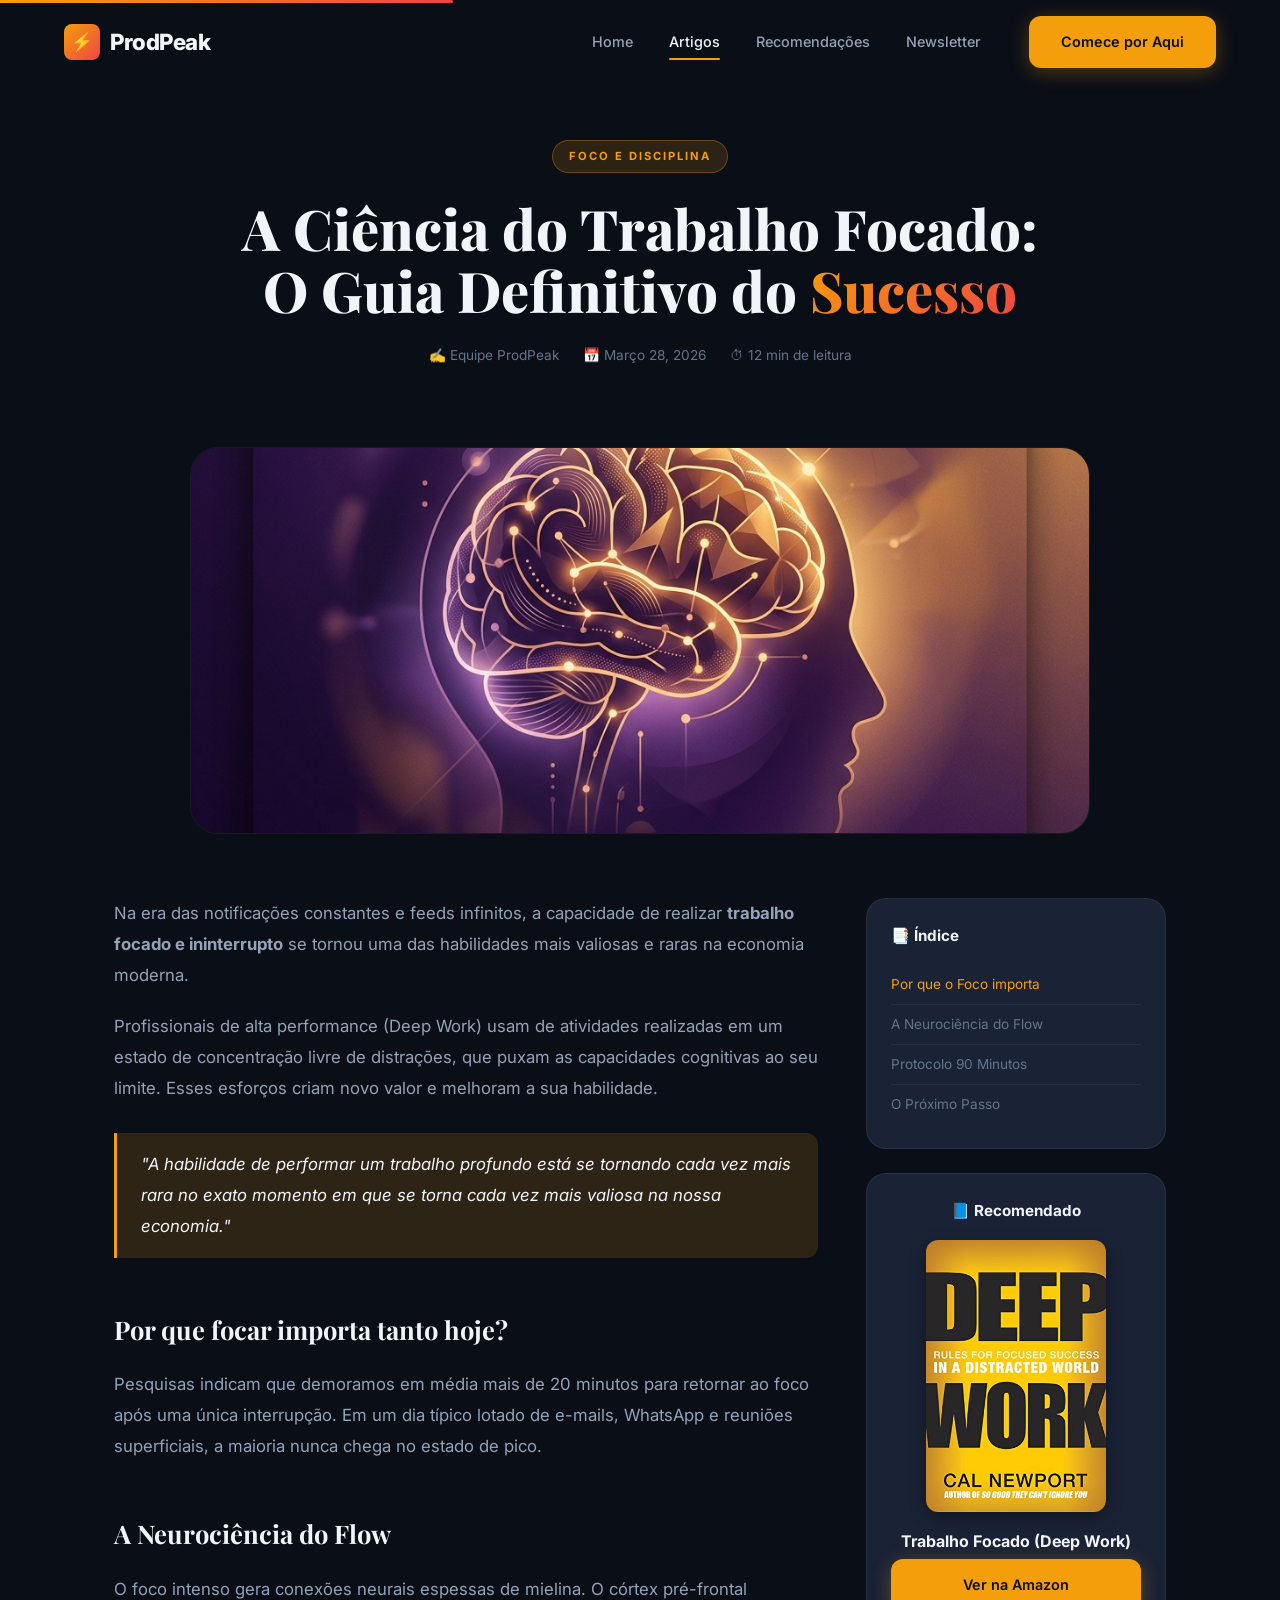
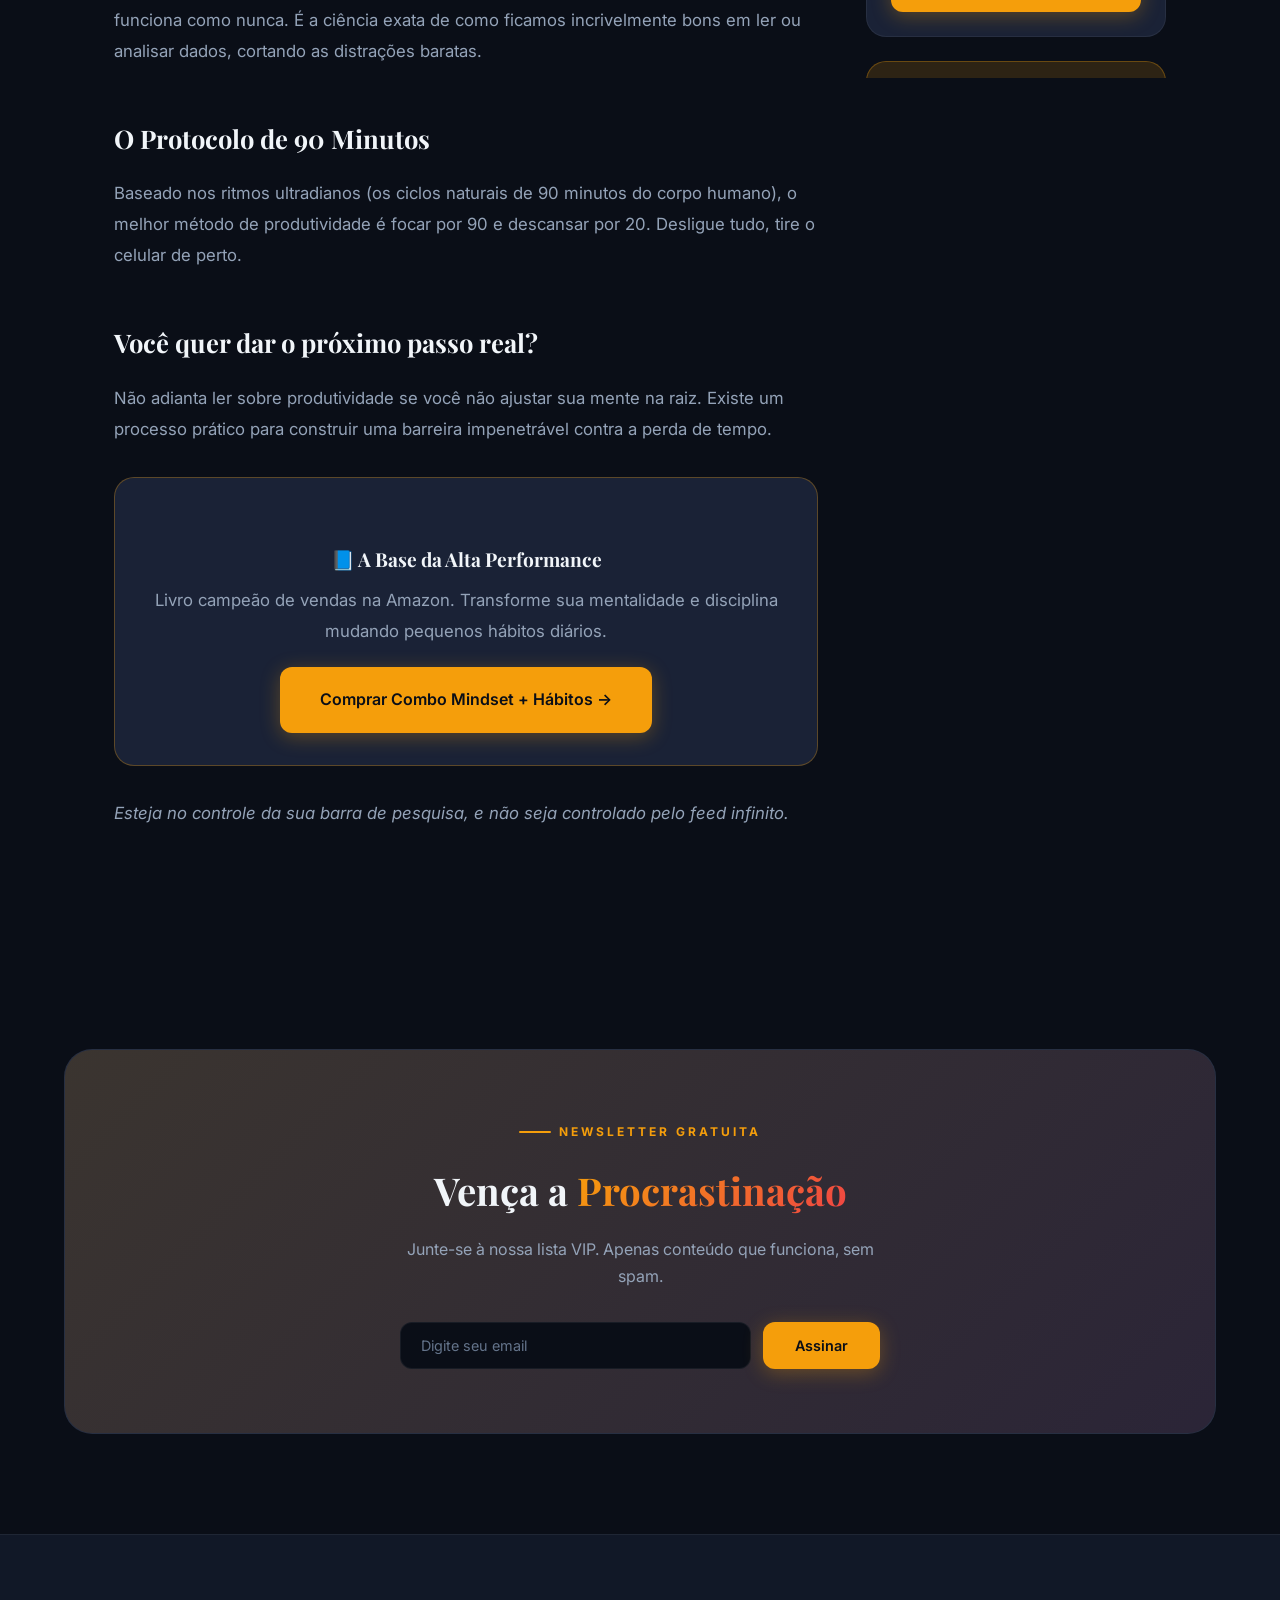
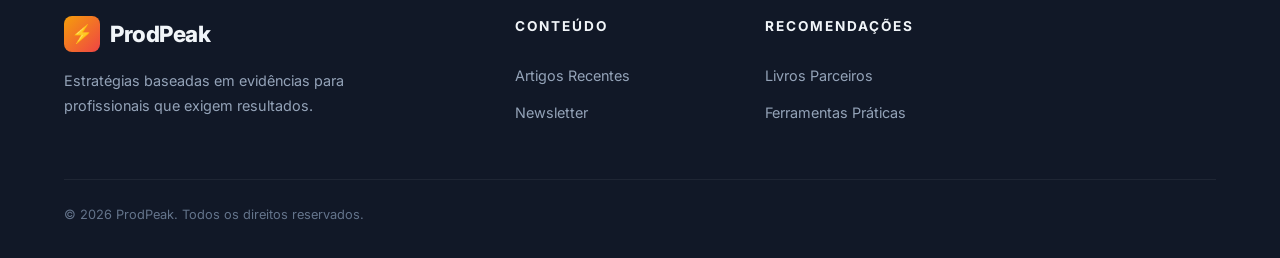
==== article.html @ 48e04e18 "Initial commit for ProdPeak PT-BR" ====
<!DOCTYPE html>
<html lang="pt-br">
<head>
  <meta charset="UTF-8">
  <meta name="viewport" content="width=device-width, initial-scale=1.0">
  <title>A Ciência do Trabalho Focado — ProdPeak</title>
  <meta name="description" content="Descubra a neurociência por trás do foco. Aprenda o framework usado por profissionais para alcançar foco absoluto e multiplicar seus resultados.">
  <link rel="canonical" href="https://prodpeak.com/articles/deep-work-guide">
  <link rel="stylesheet" href="styles.css">
</head>
<body>

  <!-- ════════ NAVBAR ════════ -->
  <nav class="navbar" id="navbar">
    <div class="container">
      <a href="index.html" class="navbar__logo" aria-label="ProdPeak Home">
        <span class="navbar__logo-icon">⚡</span>
        ProdPeak
      </a>
      <div class="navbar__links" id="navLinks">
        <a href="index.html" class="navbar__link">Home</a>
        <a href="article.html" class="navbar__link navbar__link--active">Artigos</a>
        <a href="products.html" class="navbar__link">Recomendações</a>
        <a href="index.html#newsletter" class="navbar__link">Newsletter</a>
        <a href="https://amzn.to/4moudI5" target="_blank" class="btn btn--primary navbar__cta">Comece por Aqui</a>
      </div>
      <button class="navbar__toggle" id="navToggle" aria-label="Toggle navigation">
        <span></span><span></span><span></span>
      </button>
    </div>
  </nav>

  <!-- ════════ ARTICLE HEADER ════════ -->
  <header class="article-header">
    <div class="container">
      <span class="article-header__category">Foco e Disciplina</span>
      <h1 class="article-header__title">A Ciência do Trabalho Focado: O Guia Definitivo do <span class="text-gradient">Sucesso</span></h1>
      <div class="article-header__meta">
        <span class="article-header__meta-item">✍️ Equipe ProdPeak</span>
        <span class="article-header__meta-item">📅 Março 28, 2026</span>
        <span class="article-header__meta-item">⏱ 12 min de leitura</span>
      </div>
    </div>
  </header>

  <div class="container">
    <div class="article-hero-img">
      <img src="images/article-focus.png" alt="A Ciência do Trabalho Focado">
    </div>
  </div>

  <!-- ════════ ARTICLE LAYOUT ════════ -->
  <section class="section" style="padding-top:32px;">
    <div class="article-layout">
      <!-- Main Content -->
      <article class="article-content" id="article-body">
        <p>Na era das notificações constantes e feeds infinitos, a capacidade de realizar <strong>trabalho focado e ininterrupto</strong> se tornou uma das habilidades mais valiosas e raras na economia moderna.</p>

        <p>Profissionais de alta performance (Deep Work) usam de atividades realizadas em um estado de concentração livre de distrações, que puxam as capacidades cognitivas ao seu limite. Esses esforços criam novo valor e melhoram a sua habilidade.</p>

        <blockquote>
          "A habilidade de performar um trabalho profundo está se tornando cada vez mais rara no exato momento em que se torna cada vez mais valiosa na nossa economia."
        </blockquote>

        <h2 id="section-1">Por que focar importa tanto hoje?</h2>
        <p>Pesquisas indicam que demoramos em média mais de 20 minutos para retornar ao foco após uma única interrupção. Em um dia típico lotado de e-mails, WhatsApp e reuniões superficiais, a maioria nunca chega no estado de pico.</p>

        <h2 id="section-2">A Neurociência do Flow</h2>
        <p>O foco intenso gera conexões neurais espessas de mielina. O córtex pré-frontal funciona como nunca. É a ciência exata de como ficamos incrivelmente bons em ler ou analisar dados, cortando as distrações baratas.</p>

        <h2 id="section-3">O Protocolo de 90 Minutos</h2>
        <p>Baseado nos ritmos ultradianos (os ciclos naturais de 90 minutos do corpo humano), o melhor método de produtividade é focar por 90 e descansar por 20. Desligue tudo, tire o celular de perto.</p>

        <h2 id="section-4">Você quer dar o próximo passo real?</h2>
        <p>Não adianta ler sobre produtividade se você não ajustar sua mente na raiz. Existe um processo prático para construir uma barreira impenetrável contra a perda de tempo.</p>

        <!-- INLINE CTA (AMAZON LINK) -->
        <div style="background:var(--bg-card); border:1px solid var(--border-accent); border-radius:var(--radius-lg); padding:32px; margin:32px 0; text-align:center;">
          <h3 style="font-family:var(--font-heading); margin-bottom:8px;">📘 A Base da Alta Performance</h3>
          <p style="color:var(--text-secondary); margin-bottom:20px;">Livro campeão de vendas na Amazon. Transforme sua mentalidade e disciplina mudando pequenos hábitos diários.</p>
          <a href="https://amzn.to/4moudI5" target="_blank" class="btn btn--primary btn--lg" id="cta-article-ebook">Comprar Combo Mindset + Hábitos →</a>
        </div>

        <p><em>Esteja no controle da sua barra de pesquisa, e não seja controlado pelo feed infinito.</em></p>
      </article>

      <!-- Sidebar -->
      <aside class="article-sidebar">
        <!-- Table of Contents -->
        <div class="sidebar-widget">
          <h3 class="sidebar-widget__title">📑 Índice</h3>
          <a href="#section-1" class="sidebar-toc__item sidebar-toc__item--active">Por que o Foco importa</a>
          <a href="#section-2" class="sidebar-toc__item">A Neurociência do Flow</a>
          <a href="#section-3" class="sidebar-toc__item">Protocolo 90 Minutos</a>
          <a href="#section-4" class="sidebar-toc__item">O Próximo Passo</a>
        </div>

        <!-- Related Product (AMAZON) -->
        <div class="sidebar-widget" style="text-align:center;">
          <h3 class="sidebar-widget__title">📘 Recomendado</h3>
          <a href="https://amzn.to/4v4vnMF" target="_blank">
            <img src="images/capa-focado.jpg" onerror="this.src='images/ebook-cover.png'" alt="Trabalho Focado" style="border-radius:var(--radius-md); margin-bottom:16px; max-width:180px; margin-left:auto; margin-right:auto; box-shadow: 0 5px 15px rgba(0,0,0,0.4);">
          </a>
          <p style="font-weight:700; margin-bottom:4px;">Trabalho Focado (Deep Work)</p>
          <a href="https://amzn.to/4v4vnMF" target="_blank" class="btn btn--primary" style="width:100%; justify-content:center;">Ver na Amazon</a>
        </div>

        <!-- Newsletter Widget -->
        <div class="sidebar-widget" style="background:var(--accent-glow); border-color:var(--border-accent);">
          <h3 class="sidebar-widget__title">📬 Dicas Semanais</h3>
          <p style="font-size:0.85rem; color:var(--text-secondary); margin-bottom:12px;">Receba 1 dica de produtividade direto no email toda terça.</p>
          <form id="sidebar-newsletter-form">
            <input type="email" class="newsletter__input" style="width:100%; margin-bottom:8px;" placeholder="Seu email" required id="sidebar-email">
            <button type="submit" class="btn btn--primary" style="width:100%; justify-content:center;" id="sidebar-subscribe">Inscrever Grátis</button>
          </form>
        </div>
      </aside>
    </div>
  </section>

  <!-- ════════ NEWSLETTER ════════ -->
  <section class="section" id="newsletter">
    <div class="container">
      <div class="newsletter reveal">
        <div class="newsletter__content">
          <span class="section-label" style="justify-content:center;">Newsletter Gratuita</span>
          <h2 class="newsletter__title">Vença a <span class="text-gradient">Procrastinação</span></h2>
          <p class="newsletter__text">Junte-se à nossa lista VIP. Apenas conteúdo que funciona, sem spam.</p>
          <form class="newsletter__form" id="newsletter-form">
            <input type="email" class="newsletter__input" placeholder="Digite seu email" required id="newsletter-email-main">
            <button type="submit" class="btn btn--primary" id="newsletter-submit-main">Assinar</button>
          </form>
        </div>
      </div>
    </div>
  </section>

  <!-- ════════ FOOTER ════════ -->
  <footer class="footer" id="footer">
    <div class="container">
      <div class="footer__grid">
        <div>
          <a href="index.html" class="navbar__logo">
            <span class="navbar__logo-icon">⚡</span>
            ProdPeak
          </a>
          <p class="footer__brand-desc">Estratégias baseadas em evidências para profissionais que exigem resultados.</p>
        </div>
        <div>
          <h4 class="footer__heading">Conteúdo</h4>
          <a href="article.html" class="footer__link">Artigos Recentes</a>
          <a href="index.html#newsletter" class="footer__link">Newsletter</a>
        </div>
        <div>
          <h4 class="footer__heading">Recomendações</h4>
          <a href="products.html" class="footer__link">Livros Parceiros</a>
          <a href="index.html#tools" class="footer__link">Ferramentas Práticas</a>
        </div>
      </div>
      <div class="footer__bottom">
        <span>© 2026 ProdPeak. Todos os direitos reservados.</span>
      </div>
    </div>
  </footer>

  <button class="back-to-top" id="backToTop" aria-label="Top">↑</button>
  <script src="script.js"></script>
</body>
</html>
---- styles.css ----
/* ========================================
   PRODPEAK BLOG — Design System
   ======================================== */

@import url('https://fonts.googleapis.com/css2?family=Inter:wght@300;400;500;600;700;800;900&family=Playfair+Display:wght@600;700;800&display=swap');

/* ---------- CSS Custom Properties ---------- */
:root {
  /* Colors */
  --bg-primary: #0a0e17;
  --bg-secondary: #111827;
  --bg-card: #1a2236;
  --bg-card-hover: #1f2a42;
  --bg-glass: rgba(26, 34, 54, 0.7);
  --bg-glass-light: rgba(255, 255, 255, 0.03);

  --accent-primary: #f59e0b;
  --accent-secondary: #d97706;
  --accent-glow: rgba(245, 158, 11, 0.15);
  --accent-gradient: linear-gradient(135deg, #f59e0b, #ef4444);
  --accent-gradient-soft: linear-gradient(135deg, rgba(245,158,11,0.15), rgba(239,68,68,0.08));

  --text-primary: #f1f5f9;
  --text-secondary: #94a3b8;
  --text-muted: #64748b;
  --text-accent: #fbbf24;

  --border-color: rgba(255, 255, 255, 0.06);
  --border-accent: rgba(245, 158, 11, 0.3);

  --success: #22c55e;
  --info: #3b82f6;

  /* Typography */
  --font-body: 'Inter', -apple-system, BlinkMacSystemFont, sans-serif;
  --font-heading: 'Playfair Display', Georgia, serif;

  /* Spacing */
  --container-max: 1200px;
  --container-narrow: 800px;
  --section-pad: 100px;
  --gap: 24px;

  /* Radii */
  --radius-sm: 8px;
  --radius-md: 12px;
  --radius-lg: 20px;
  --radius-xl: 28px;

  /* Shadows */
  --shadow-card: 0 4px 24px rgba(0,0,0,0.3);
  --shadow-hover: 0 12px 40px rgba(0,0,0,0.45);
  --shadow-glow: 0 0 60px rgba(245,158,11,0.08);

  /* Transitions */
  --ease: cubic-bezier(0.4, 0, 0.2, 1);
  --duration: 0.35s;
}

/* ---------- Reset & Base ---------- */
*, *::before, *::after {
  margin: 0;
  padding: 0;
  box-sizing: border-box;
}

html {
  scroll-behavior: smooth;
  font-size: 16px;
}

body {
  font-family: var(--font-body);
  background: var(--bg-primary);
  color: var(--text-primary);
  line-height: 1.7;
  overflow-x: hidden;
  -webkit-font-smoothing: antialiased;
}

a {
  color: var(--accent-primary);
  text-decoration: none;
  transition: color var(--duration) var(--ease);
}

a:hover {
  color: var(--text-accent);
}

img {
  max-width: 100%;
  height: auto;
  display: block;
}

ul, ol {
  list-style: none;
}

/* ---------- Utility Classes ---------- */
.container {
  max-width: var(--container-max);
  margin: 0 auto;
  padding: 0 24px;
}

.container--narrow {
  max-width: var(--container-narrow);
}

.section {
  padding: var(--section-pad) 0;
  position: relative;
}

.section-label {
  display: inline-flex;
  align-items: center;
  gap: 8px;
  font-size: 0.75rem;
  font-weight: 700;
  letter-spacing: 3px;
  text-transform: uppercase;
  color: var(--accent-primary);
  margin-bottom: 16px;
}

.section-label::before {
  content: '';
  width: 32px;
  height: 2px;
  background: var(--accent-primary);
  border-radius: 2px;
}

.section-title {
  font-family: var(--font-heading);
  font-size: clamp(2rem, 4vw, 3rem);
  font-weight: 700;
  color: var(--text-primary);
  line-height: 1.15;
  margin-bottom: 16px;
}

.section-subtitle {
  font-size: 1.1rem;
  color: var(--text-secondary);
  max-width: 560px;
  line-height: 1.7;
}

.text-gradient {
  background: var(--accent-gradient);
  -webkit-background-clip: text;
  -webkit-text-fill-color: transparent;
  background-clip: text;
}

/* ---------- Buttons ---------- */
.btn {
  display: inline-flex;
  align-items: center;
  gap: 8px;
  padding: 14px 32px;
  font-family: var(--font-body);
  font-size: 0.9rem;
  font-weight: 600;
  border: none;
  border-radius: var(--radius-md);
  cursor: pointer;
  transition: all var(--duration) var(--ease);
  position: relative;
  overflow: hidden;
}

.btn--primary {
  background: var(--accent-primary);
  color: #0a0e17;
  box-shadow: 0 4px 20px rgba(245, 158, 11, 0.3);
}

.btn--primary:hover {
  background: #fbbf24;
  color: #0a0e17;
  transform: translateY(-2px);
  box-shadow: 0 8px 30px rgba(245, 158, 11, 0.4);
}

.btn--secondary {
  background: transparent;
  color: var(--text-primary);
  border: 1.5px solid var(--border-color);
  backdrop-filter: blur(8px);
}

.btn--secondary:hover {
  border-color: var(--accent-primary);
  color: var(--accent-primary);
  transform: translateY(-2px);
}

.btn--ghost {
  background: transparent;
  color: var(--accent-primary);
  padding: 8px 0;
  border-radius: 0;
}

.btn--ghost::after {
  content: '→';
  transition: transform var(--duration) var(--ease);
}

.btn--ghost:hover::after {
  transform: translateX(4px);
}

.btn--lg {
  padding: 18px 40px;
  font-size: 1rem;
}

/* ---------- Navbar ---------- */
.navbar {
  position: fixed;
  top: 0;
  left: 0;
  right: 0;
  z-index: 1000;
  padding: 16px 0;
  transition: all var(--duration) var(--ease);
}

.navbar--scrolled {
  background: rgba(10, 14, 23, 0.92);
  backdrop-filter: blur(20px) saturate(180%);
  border-bottom: 1px solid var(--border-color);
  padding: 12px 0;
}

.navbar .container {
  display: flex;
  align-items: center;
  justify-content: space-between;
}

.navbar__logo {
  display: flex;
  align-items: center;
  gap: 10px;
  font-size: 1.4rem;
  font-weight: 800;
  color: var(--text-primary);
  letter-spacing: -0.5px;
}

.navbar__logo:hover {
  color: var(--text-primary);
}

.navbar__logo-icon {
  width: 36px;
  height: 36px;
  background: var(--accent-gradient);
  border-radius: var(--radius-sm);
  display: flex;
  align-items: center;
  justify-content: center;
  font-size: 1.1rem;
}

.navbar__links {
  display: flex;
  align-items: center;
  gap: 36px;
}

.navbar__link {
  font-size: 0.9rem;
  font-weight: 500;
  color: var(--text-secondary);
  position: relative;
  padding: 4px 0;
}

.navbar__link::after {
  content: '';
  position: absolute;
  bottom: -2px;
  left: 0;
  width: 0;
  height: 2px;
  background: var(--accent-primary);
  border-radius: 2px;
  transition: width var(--duration) var(--ease);
}

.navbar__link:hover,
.navbar__link--active {
  color: var(--text-primary);
}

.navbar__link:hover::after,
.navbar__link--active::after {
  width: 100%;
}

.navbar__cta {
  margin-left: 12px;
}

.navbar__toggle {
  display: none;
  flex-direction: column;
  gap: 5px;
  background: none;
  border: none;
  cursor: pointer;
  padding: 4px;
}

.navbar__toggle span {
  width: 24px;
  height: 2px;
  background: var(--text-primary);
  border-radius: 2px;
  transition: all 0.3s var(--ease);
}

/* ---------- Hero ---------- */
.hero {
  min-height: 100vh;
  display: flex;
  align-items: center;
  position: relative;
  overflow: hidden;
  padding-top: 80px;
}

.hero__bg {
  position: absolute;
  inset: 0;
  z-index: 0;
}

.hero__bg img {
  width: 100%;
  height: 100%;
  object-fit: cover;
  opacity: 0.25;
}

.hero__bg::after {
  content: '';
  position: absolute;
  inset: 0;
  background: linear-gradient(180deg, rgba(10,14,23,0.3) 0%, var(--bg-primary) 95%);
}

.hero__orb {
  position: absolute;
  border-radius: 50%;
  filter: blur(100px);
  animation: orbFloat 8s ease-in-out infinite;
}

.hero__orb--1 {
  width: 400px;
  height: 400px;
  background: rgba(245, 158, 11, 0.08);
  top: 10%;
  right: 10%;
}

.hero__orb--2 {
  width: 300px;
  height: 300px;
  background: rgba(239, 68, 68, 0.05);
  bottom: 20%;
  left: 5%;
  animation-delay: -4s;
}

@keyframes orbFloat {
  0%, 100% { transform: translate(0, 0) scale(1); }
  33% { transform: translate(30px, -20px) scale(1.05); }
  66% { transform: translate(-20px, 15px) scale(0.95); }
}

.hero__content {
  position: relative;
  z-index: 2;
  max-width: 680px;
}

.hero__badge {
  display: inline-flex;
  align-items: center;
  gap: 8px;
  padding: 8px 16px;
  background: var(--accent-glow);
  border: 1px solid var(--border-accent);
  border-radius: 50px;
  font-size: 0.8rem;
  font-weight: 600;
  color: var(--accent-primary);
  margin-bottom: 28px;
  animation: fadeInUp 0.8s var(--ease) both;
}

.hero__badge .pulse {
  width: 8px;
  height: 8px;
  background: var(--accent-primary);
  border-radius: 50%;
  animation: pulse 2s infinite;
}

@keyframes pulse {
  0%, 100% { opacity: 1; transform: scale(1); }
  50% { opacity: 0.5; transform: scale(1.5); }
}

.hero__title {
  font-family: var(--font-heading);
  font-size: clamp(2.8rem, 6vw, 4.5rem);
  font-weight: 800;
  line-height: 1.08;
  margin-bottom: 24px;
  animation: fadeInUp 0.8s 0.15s var(--ease) both;
}

.hero__description {
  font-size: 1.15rem;
  color: var(--text-secondary);
  line-height: 1.8;
  margin-bottom: 40px;
  max-width: 520px;
  animation: fadeInUp 0.8s 0.3s var(--ease) both;
}

.hero__actions {
  display: flex;
  align-items: center;
  gap: 16px;
  flex-wrap: wrap;
  animation: fadeInUp 0.8s 0.45s var(--ease) both;
}

.hero__stats {
  display: flex;
  gap: 48px;
  margin-top: 64px;
  animation: fadeInUp 0.8s 0.6s var(--ease) both;
}

.hero__stat {
  text-align: left;
}

.hero__stat-value {
  font-size: 2rem;
  font-weight: 800;
  background: var(--accent-gradient);
  -webkit-background-clip: text;
  -webkit-text-fill-color: transparent;
  background-clip: text;
}

.hero__stat-label {
  font-size: 0.8rem;
  color: var(--text-muted);
  text-transform: uppercase;
  letter-spacing: 1px;
  margin-top: 4px;
}

@keyframes fadeInUp {
  from { opacity: 0; transform: translateY(24px); }
  to { opacity: 1; transform: translateY(0); }
}

/* ---------- Featured Articles ---------- */
.featured-grid {
  display: grid;
  grid-template-columns: 1fr 1fr;
  gap: var(--gap);
  margin-top: 48px;
}

.featured-card {
  position: relative;
  border-radius: var(--radius-lg);
  overflow: hidden;
  background: var(--bg-card);
  border: 1px solid var(--border-color);
  transition: all var(--duration) var(--ease);
  cursor: pointer;
}

.featured-card:hover {
  transform: translateY(-4px);
  border-color: var(--border-accent);
  box-shadow: var(--shadow-hover), var(--shadow-glow);
}

.featured-card--large {
  grid-column: 1 / -1;
  display: grid;
  grid-template-columns: 1fr 1fr;
}

.featured-card__img {
  position: relative;
  overflow: hidden;
  aspect-ratio: 16/10;
}

.featured-card--large .featured-card__img {
  aspect-ratio: auto;
  min-height: 360px;
}

.featured-card__img img {
  width: 100%;
  height: 100%;
  object-fit: cover;
  transition: transform 0.6s var(--ease);
}

.featured-card:hover .featured-card__img img {
  transform: scale(1.05);
}

.featured-card__img-overlay {
  position: absolute;
  inset: 0;
  background: linear-gradient(180deg, transparent 40%, rgba(10,14,23,0.8) 100%);
}

.featured-card--large .featured-card__img-overlay {
  background: linear-gradient(90deg, transparent 50%, var(--bg-card) 100%);
}

.featured-card__body {
  padding: 28px;
  display: flex;
  flex-direction: column;
  justify-content: center;
}

.featured-card__category {
  display: inline-block;
  font-size: 0.7rem;
  font-weight: 700;
  letter-spacing: 2px;
  text-transform: uppercase;
  color: var(--accent-primary);
  margin-bottom: 12px;
}

.featured-card__title {
  font-family: var(--font-heading);
  font-size: 1.35rem;
  font-weight: 700;
  line-height: 1.3;
  margin-bottom: 12px;
  color: var(--text-primary);
  transition: color var(--duration) var(--ease);
}

.featured-card--large .featured-card__title {
  font-size: 1.8rem;
}

.featured-card:hover .featured-card__title {
  color: var(--text-accent);
}

.featured-card__excerpt {
  font-size: 0.9rem;
  color: var(--text-secondary);
  line-height: 1.7;
  margin-bottom: 20px;
  display: -webkit-box;
  -webkit-line-clamp: 3;
  -webkit-box-orient: vertical;
  overflow: hidden;
}

.featured-card__meta {
  display: flex;
  align-items: center;
  gap: 16px;
  font-size: 0.8rem;
  color: var(--text-muted);
  margin-top: auto;
}

.featured-card__meta-item {
  display: flex;
  align-items: center;
  gap: 6px;
}

/* ---------- Evergreen Section ---------- */
.evergreen-grid {
  display: grid;
  grid-template-columns: repeat(3, 1fr);
  gap: var(--gap);
  margin-top: 48px;
}

.evergreen-card {
  background: var(--bg-card);
  border: 1px solid var(--border-color);
  border-radius: var(--radius-lg);
  padding: 32px;
  transition: all var(--duration) var(--ease);
  position: relative;
  overflow: hidden;
}

.evergreen-card::before {
  content: '';
  position: absolute;
  top: 0;
  left: 0;
  right: 0;
  height: 3px;
  background: var(--accent-gradient);
  transform: scaleX(0);
  transform-origin: left;
  transition: transform var(--duration) var(--ease);
}

.evergreen-card:hover {
  transform: translateY(-4px);
  border-color: var(--border-accent);
  box-shadow: var(--shadow-hover);
}

.evergreen-card:hover::before {
  transform: scaleX(1);
}

.evergreen-card__icon {
  width: 52px;
  height: 52px;
  background: var(--accent-glow);
  border: 1px solid var(--border-accent);
  border-radius: var(--radius-md);
  display: flex;
  align-items: center;
  justify-content: center;
  font-size: 1.5rem;
  margin-bottom: 20px;
}

.evergreen-card__title {
  font-family: var(--font-heading);
  font-size: 1.2rem;
  font-weight: 700;
  margin-bottom: 12px;
  color: var(--text-primary);
}

.evergreen-card__text {
  font-size: 0.9rem;
  color: var(--text-secondary);
  line-height: 1.7;
  margin-bottom: 20px;
}

.evergreen-card__link {
  font-size: 0.85rem;
  font-weight: 600;
  color: var(--accent-primary);
  display: inline-flex;
  align-items: center;
  gap: 6px;
}

.evergreen-card__link:hover {
  gap: 10px;
}

/* ---------- Ad Space ---------- */
.ad-banner {
  background: var(--bg-glass);
  border: 1px dashed var(--border-color);
  border-radius: var(--radius-lg);
  padding: 20px;
  text-align: center;
  margin: 48px 0;
  position: relative;
  overflow: hidden;
}

.ad-banner::before {
  content: '';
  position: absolute;
  inset: 0;
  background: var(--accent-gradient-soft);
  opacity: 0.5;
}

.ad-banner__label {
  position: relative;
  font-size: 0.65rem;
  font-weight: 600;
  letter-spacing: 2px;
  text-transform: uppercase;
  color: var(--text-muted);
  margin-bottom: 8px;
}

.ad-banner__content {
  position: relative;
  min-height: 90px;
  display: flex;
  align-items: center;
  justify-content: center;
  color: var(--text-muted);
  font-size: 0.85rem;
}

.ad-banner--sidebar {
  margin: 24px 0;
  min-height: 250px;
}

.ad-banner--sidebar .ad-banner__content {
  min-height: 230px;
}

/* ---------- Newsletter CTA ---------- */
.newsletter {
  background: var(--bg-card);
  border: 1px solid var(--border-color);
  border-radius: var(--radius-xl);
  padding: 64px;
  text-align: center;
  position: relative;
  overflow: hidden;
}

.newsletter::before {
  content: '';
  position: absolute;
  inset: 0;
  background: var(--accent-gradient-soft);
}

.newsletter__content {
  position: relative;
  z-index: 2;
}

.newsletter__title {
  font-family: var(--font-heading);
  font-size: clamp(1.8rem, 3vw, 2.4rem);
  font-weight: 700;
  margin-bottom: 12px;
}

.newsletter__text {
  font-size: 1rem;
  color: var(--text-secondary);
  max-width: 480px;
  margin: 0 auto 32px;
}

.newsletter__form {
  display: flex;
  max-width: 480px;
  margin: 0 auto;
  gap: 12px;
}

.newsletter__input {
  flex: 1;
  padding: 14px 20px;
  border: 1.5px solid var(--border-color);
  border-radius: var(--radius-md);
  background: var(--bg-primary);
  color: var(--text-primary);
  font-family: var(--font-body);
  font-size: 0.9rem;
  outline: none;
  transition: border-color var(--duration) var(--ease);
}

.newsletter__input::placeholder {
  color: var(--text-muted);
}

.newsletter__input:focus {
  border-color: var(--accent-primary);
}

.newsletter__trust {
  display: flex;
  align-items: center;
  justify-content: center;
  gap: 8px;
  margin-top: 16px;
  font-size: 0.8rem;
  color: var(--text-muted);
}

/* ---------- Affiliate Section ---------- */
.affiliate-grid {
  display: grid;
  grid-template-columns: repeat(3, 1fr);
  gap: var(--gap);
  margin-top: 48px;
}

.affiliate-card {
  background: var(--bg-card);
  border: 1px solid var(--border-color);
  border-radius: var(--radius-lg);
  padding: 28px;
  text-align: center;
  transition: all var(--duration) var(--ease);
}

.affiliate-card:hover {
  transform: translateY(-4px);
  border-color: var(--border-accent);
  box-shadow: var(--shadow-hover);
}

.affiliate-card__badge {
  display: inline-block;
  padding: 4px 12px;
  background: var(--accent-glow);
  border: 1px solid var(--border-accent);
  border-radius: 50px;
  font-size: 0.65rem;
  font-weight: 700;
  letter-spacing: 1px;
  text-transform: uppercase;
  color: var(--accent-primary);
  margin-bottom: 16px;
}

.affiliate-card__icon {
  width: 64px;
  height: 64px;
  margin: 0 auto 16px;
  background: var(--accent-gradient-soft);
  border-radius: var(--radius-md);
  display: flex;
  align-items: center;
  justify-content: center;
  font-size: 1.8rem;
}

.affiliate-card__name {
  font-weight: 700;
  font-size: 1.1rem;
  margin-bottom: 8px;
}

.affiliate-card__desc {
  font-size: 0.85rem;
  color: var(--text-secondary);
  line-height: 1.6;
  margin-bottom: 16px;
}

.affiliate-card__rating {
  color: var(--accent-primary);
  font-size: 0.9rem;
  margin-bottom: 16px;
}

/* ---------- Product Page ---------- */
.product-hero {
  padding: 140px 0 80px;
  position: relative;
  overflow: hidden;
}

.product-hero__grid {
  display: grid;
  grid-template-columns: 1fr 1fr;
  gap: 64px;
  align-items: center;
}

.product-hero__img {
  border-radius: var(--radius-xl);
  overflow: hidden;
  box-shadow: var(--shadow-card);
  border: 1px solid var(--border-color);
}

.product-hero__img img {
  width: 100%;
  transition: transform 0.6s var(--ease);
}

.product-hero__img:hover img {
  transform: scale(1.03);
}

.product-hero__price-tag {
  display: inline-flex;
  align-items: center;
  gap: 12px;
  margin-bottom: 24px;
}

.product-hero__price {
  font-size: 2.5rem;
  font-weight: 800;
  color: var(--text-primary);
}

.product-hero__price-original {
  font-size: 1.2rem;
  color: var(--text-muted);
  text-decoration: line-through;
}

.product-hero__price-badge {
  padding: 6px 14px;
  background: rgba(34, 197, 94, 0.15);
  border: 1px solid rgba(34, 197, 94, 0.3);
  border-radius: 50px;
  font-size: 0.75rem;
  font-weight: 700;
  color: var(--success);
}

.product-features {
  margin-top: 32px;
}

.product-features__item {
  display: flex;
  align-items: flex-start;
  gap: 12px;
  padding: 12px 0;
  border-bottom: 1px solid var(--border-color);
}

.product-features__icon {
  width: 24px;
  height: 24px;
  background: rgba(34, 197, 94, 0.15);
  border-radius: 50%;
  display: flex;
  align-items: center;
  justify-content: center;
  flex-shrink: 0;
  margin-top: 2px;
  font-size: 0.7rem;
  color: var(--success);
}

.product-features__text {
  font-size: 0.9rem;
  color: var(--text-secondary);
}

/* Product Cards Grid */
.products-grid {
  display: grid;
  grid-template-columns: repeat(auto-fill, minmax(340px, 1fr));
  gap: var(--gap);
  margin-top: 48px;
}

.product-card {
  background: var(--bg-card);
  border: 1px solid var(--border-color);
  border-radius: var(--radius-lg);
  overflow: hidden;
  transition: all var(--duration) var(--ease);
}

.product-card:hover {
  transform: translateY(-6px);
  border-color: var(--border-accent);
  box-shadow: var(--shadow-hover), var(--shadow-glow);
}

.product-card__img {
  position: relative;
  overflow: hidden;
  aspect-ratio: 16/10;
}

.product-card__img img {
  width: 100%;
  height: 100%;
  object-fit: cover;
  transition: transform 0.6s var(--ease);
}

.product-card:hover .product-card__img img {
  transform: scale(1.05);
}

.product-card__tag {
  position: absolute;
  top: 16px;
  left: 16px;
  padding: 6px 14px;
  background: var(--accent-primary);
  border-radius: 50px;
  font-size: 0.7rem;
  font-weight: 700;
  color: #0a0e17;
  text-transform: uppercase;
  letter-spacing: 1px;
}

.product-card__body {
  padding: 28px;
}

.product-card__title {
  font-family: var(--font-heading);
  font-size: 1.3rem;
  font-weight: 700;
  margin-bottom: 8px;
}

.product-card__desc {
  font-size: 0.9rem;
  color: var(--text-secondary);
  line-height: 1.7;
  margin-bottom: 20px;
}

.product-card__footer {
  display: flex;
  align-items: center;
  justify-content: space-between;
}

.product-card__price {
  font-size: 1.5rem;
  font-weight: 800;
}

/* ---------- Article Page ---------- */
.article-header {
  padding: 140px 0 48px;
  text-align: center;
}

.article-header__category {
  display: inline-block;
  padding: 6px 16px;
  background: var(--accent-glow);
  border: 1px solid var(--border-accent);
  border-radius: 50px;
  font-size: 0.7rem;
  font-weight: 700;
  letter-spacing: 2px;
  text-transform: uppercase;
  color: var(--accent-primary);
  margin-bottom: 24px;
}

.article-header__title {
  font-family: var(--font-heading);
  font-size: clamp(2.2rem, 5vw, 3.5rem);
  font-weight: 800;
  line-height: 1.1;
  max-width: 800px;
  margin: 0 auto 24px;
}

.article-header__meta {
  display: flex;
  align-items: center;
  justify-content: center;
  gap: 24px;
  color: var(--text-muted);
  font-size: 0.85rem;
}

.article-header__meta-item {
  display: flex;
  align-items: center;
  gap: 6px;
}

.article-hero-img {
  border-radius: var(--radius-xl);
  overflow: hidden;
  margin: 32px auto;
  max-width: 900px;
  border: 1px solid var(--border-color);
}

.article-hero-img img {
  width: 100%;
  aspect-ratio: 21/9;
  object-fit: cover;
}

.article-layout {
  display: grid;
  grid-template-columns: 1fr 300px;
  gap: 48px;
  max-width: 1100px;
  margin: 0 auto;
  padding: 0 24px;
}

.article-content {
  font-size: 1.05rem;
  line-height: 1.85;
  color: var(--text-secondary);
}

.article-content h2 {
  font-family: var(--font-heading);
  font-size: 1.6rem;
  font-weight: 700;
  color: var(--text-primary);
  margin: 48px 0 16px;
}

.article-content h3 {
  font-size: 1.2rem;
  font-weight: 700;
  color: var(--text-primary);
  margin: 32px 0 12px;
}

.article-content p {
  margin-bottom: 20px;
}

.article-content blockquote {
  border-left: 3px solid var(--accent-primary);
  padding: 16px 24px;
  margin: 28px 0;
  background: var(--accent-glow);
  border-radius: 0 var(--radius-md) var(--radius-md) 0;
  font-style: italic;
  color: var(--text-primary);
}

.article-content ul, .article-content ol {
  margin: 16px 0;
  padding-left: 24px;
}

.article-content li {
  margin-bottom: 8px;
  list-style: disc;
  color: var(--text-secondary);
}

.article-content ol li {
  list-style: decimal;
}

/* Article Sidebar */
.article-sidebar {
  position: sticky;
  top: 100px;
  max-height: calc(100vh - 120px);
  overflow-y: auto;
}

.sidebar-widget {
  background: var(--bg-card);
  border: 1px solid var(--border-color);
  border-radius: var(--radius-lg);
  padding: 24px;
  margin-bottom: 24px;
}

.sidebar-widget__title {
  font-weight: 700;
  font-size: 0.95rem;
  margin-bottom: 16px;
  color: var(--text-primary);
}

.sidebar-toc__item {
  display: block;
  padding: 8px 0;
  font-size: 0.85rem;
  color: var(--text-muted);
  border-bottom: 1px solid var(--border-color);
  transition: color var(--duration) var(--ease);
}

.sidebar-toc__item:hover,
.sidebar-toc__item--active {
  color: var(--accent-primary);
}

.sidebar-toc__item:last-child {
  border-bottom: none;
}

/* ---------- Testimonials ---------- */
.testimonials-grid {
  display: grid;
  grid-template-columns: repeat(3, 1fr);
  gap: var(--gap);
  margin-top: 48px;
}

.testimonial-card {
  background: var(--bg-card);
  border: 1px solid var(--border-color);
  border-radius: var(--radius-lg);
  padding: 32px;
  transition: all var(--duration) var(--ease);
}

.testimonial-card:hover {
  border-color: var(--border-accent);
  transform: translateY(-4px);
}

.testimonial-card__stars {
  color: var(--accent-primary);
  font-size: 0.85rem;
  margin-bottom: 16px;
}

.testimonial-card__text {
  font-size: 0.95rem;
  color: var(--text-secondary);
  line-height: 1.7;
  margin-bottom: 20px;
  font-style: italic;
}

.testimonial-card__author {
  display: flex;
  align-items: center;
  gap: 12px;
}

.testimonial-card__avatar {
  width: 40px;
  height: 40px;
  background: var(--accent-gradient);
  border-radius: 50%;
  display: flex;
  align-items: center;
  justify-content: center;
  font-weight: 700;
  font-size: 0.85rem;
  color: #0a0e17;
}

.testimonial-card__name {
  font-weight: 600;
  font-size: 0.9rem;
}

.testimonial-card__role {
  font-size: 0.75rem;
  color: var(--text-muted);
}

/* ---------- Footer ---------- */
.footer {
  background: var(--bg-secondary);
  border-top: 1px solid var(--border-color);
  padding: 80px 0 32px;
}

.footer__grid {
  display: grid;
  grid-template-columns: 2fr 1fr 1fr 1fr;
  gap: 48px;
  margin-bottom: 48px;
}

.footer__brand-desc {
  color: var(--text-secondary);
  font-size: 0.9rem;
  line-height: 1.7;
  margin-top: 16px;
  max-width: 320px;
}

.footer__heading {
  font-weight: 700;
  font-size: 0.85rem;
  text-transform: uppercase;
  letter-spacing: 2px;
  color: var(--text-primary);
  margin-bottom: 20px;
}

.footer__link {
  display: block;
  color: var(--text-secondary);
  font-size: 0.9rem;
  padding: 6px 0;
  transition: color var(--duration) var(--ease);
}

.footer__link:hover {
  color: var(--accent-primary);
}

.footer__social {
  display: flex;
  gap: 12px;
  margin-top: 20px;
}

.footer__social-link {
  width: 40px;
  height: 40px;
  background: var(--bg-card);
  border: 1px solid var(--border-color);
  border-radius: var(--radius-sm);
  display: flex;
  align-items: center;
  justify-content: center;
  color: var(--text-secondary);
  transition: all var(--duration) var(--ease);
  font-size: 0.9rem;
}

.footer__social-link:hover {
  background: var(--accent-primary);
  color: #0a0e17;
  border-color: var(--accent-primary);
  transform: translateY(-2px);
}

.footer__bottom {
  border-top: 1px solid var(--border-color);
  padding-top: 24px;
  display: flex;
  justify-content: space-between;
  align-items: center;
  font-size: 0.8rem;
  color: var(--text-muted);
}

.footer__bottom-links {
  display: flex;
  gap: 24px;
}

/* ---------- Scroll Animations ---------- */
.reveal {
  opacity: 0;
  transform: translateY(32px);
  transition: opacity 0.7s var(--ease), transform 0.7s var(--ease);
}

.reveal--visible {
  opacity: 1;
  transform: translateY(0);
}

.reveal--delay-1 { transition-delay: 0.1s; }
.reveal--delay-2 { transition-delay: 0.2s; }
.reveal--delay-3 { transition-delay: 0.3s; }
.reveal--delay-4 { transition-delay: 0.4s; }

/* ---------- Back to Top ---------- */
.back-to-top {
  position: fixed;
  bottom: 32px;
  right: 32px;
  width: 48px;
  height: 48px;
  background: var(--accent-primary);
  color: #0a0e17;
  border: none;
  border-radius: 50%;
  font-size: 1.2rem;
  cursor: pointer;
  display: flex;
  align-items: center;
  justify-content: center;
  opacity: 0;
  visibility: hidden;
  transform: translateY(16px);
  transition: all var(--duration) var(--ease);
  z-index: 900;
  box-shadow: 0 4px 20px rgba(245, 158, 11, 0.3);
}

.back-to-top--visible {
  opacity: 1;
  visibility: visible;
  transform: translateY(0);
}

.back-to-top:hover {
  transform: translateY(-4px);
  box-shadow: 0 8px 30px rgba(245, 158, 11, 0.4);
}

/* ---------- Responsive ---------- */
@media (max-width: 1024px) {
  :root {
    --section-pad: 72px;
  }

  .featured-grid {
    grid-template-columns: 1fr;
  }

  .featured-card--large {
    grid-template-columns: 1fr;
  }

  .featured-card--large .featured-card__img {
    aspect-ratio: 16/9;
    min-height: auto;
  }

  .featured-card--large .featured-card__img-overlay {
    background: linear-gradient(180deg, transparent 40%, var(--bg-card) 100%);
  }

  .evergreen-grid,
  .affiliate-grid,
  .testimonials-grid {
    grid-template-columns: 1fr 1fr;
  }

  .product-hero__grid {
    grid-template-columns: 1fr;
    gap: 40px;
  }

  .article-layout {
    grid-template-columns: 1fr;
  }

  .article-sidebar {
    position: static;
    display: grid;
    grid-template-columns: 1fr 1fr;
    gap: 16px;
  }

  .footer__grid {
    grid-template-columns: 1fr 1fr;
  }
}

@media (max-width: 768px) {
  :root {
    --section-pad: 56px;
  }

  .navbar__links {
    position: fixed;
    top: 0;
    right: -100%;
    width: 280px;
    height: 100vh;
    background: var(--bg-secondary);
    flex-direction: column;
    padding: 80px 32px;
    gap: 0;
    border-left: 1px solid var(--border-color);
    transition: right 0.4s var(--ease);
    z-index: 999;
  }

  .navbar__links--open {
    right: 0;
  }

  .navbar__link {
    font-size: 1rem;
    padding: 16px 0;
    border-bottom: 1px solid var(--border-color);
    width: 100%;
  }

  .navbar__cta {
    margin-left: 0;
    margin-top: 16px;
    width: 100%;
    text-align: center;
    justify-content: center;
  }

  .navbar__toggle {
    display: flex;
    z-index: 1000;
  }

  .hero__stats {
    gap: 32px;
  }

  .evergreen-grid,
  .affiliate-grid,
  .testimonials-grid {
    grid-template-columns: 1fr;
  }

  .newsletter {
    padding: 40px 24px;
  }

  .newsletter__form {
    flex-direction: column;
  }

  .footer__grid {
    grid-template-columns: 1fr;
    gap: 32px;
  }

  .footer__bottom {
    flex-direction: column;
    gap: 12px;
    text-align: center;
  }

  .article-sidebar {
    grid-template-columns: 1fr;
  }

  .products-grid {
    grid-template-columns: 1fr;
  }
}

@media (max-width: 480px) {
  .hero__title {
    font-size: 2.2rem;
  }

  .hero__stats {
    flex-direction: column;
    gap: 16px;
  }

  .hero__actions {
    flex-direction: column;
    width: 100%;
  }

  .hero__actions .btn {
    width: 100%;
    justify-content: center;
  }
}

/* CORRE��O DAS CAPAS DE LIVRO */
.product-card__img {
  aspect-ratio: auto !important;
  background: var(--bg-hover) !important;
  display: flex !important;
  align-items: center !important;
  justify-content: center !important;
  padding: 24px !important;
}
.product-card__img img {
  width: auto !important;
  height: 240px !important;
  object-fit: contain !important;
  box-shadow: 0 10px 25px rgba(0,0,0,0.5) !important;
  border-radius: 4px !important;
}
.product-hero__img {
  display: flex;
  justify-content: center;
  align-items: center;
}
.product-hero__img img {
  width: auto !important;
  height: auto !important;
  max-width: 100% !important;
  max-height: 450px !important;
  object-fit: contain !important;
}
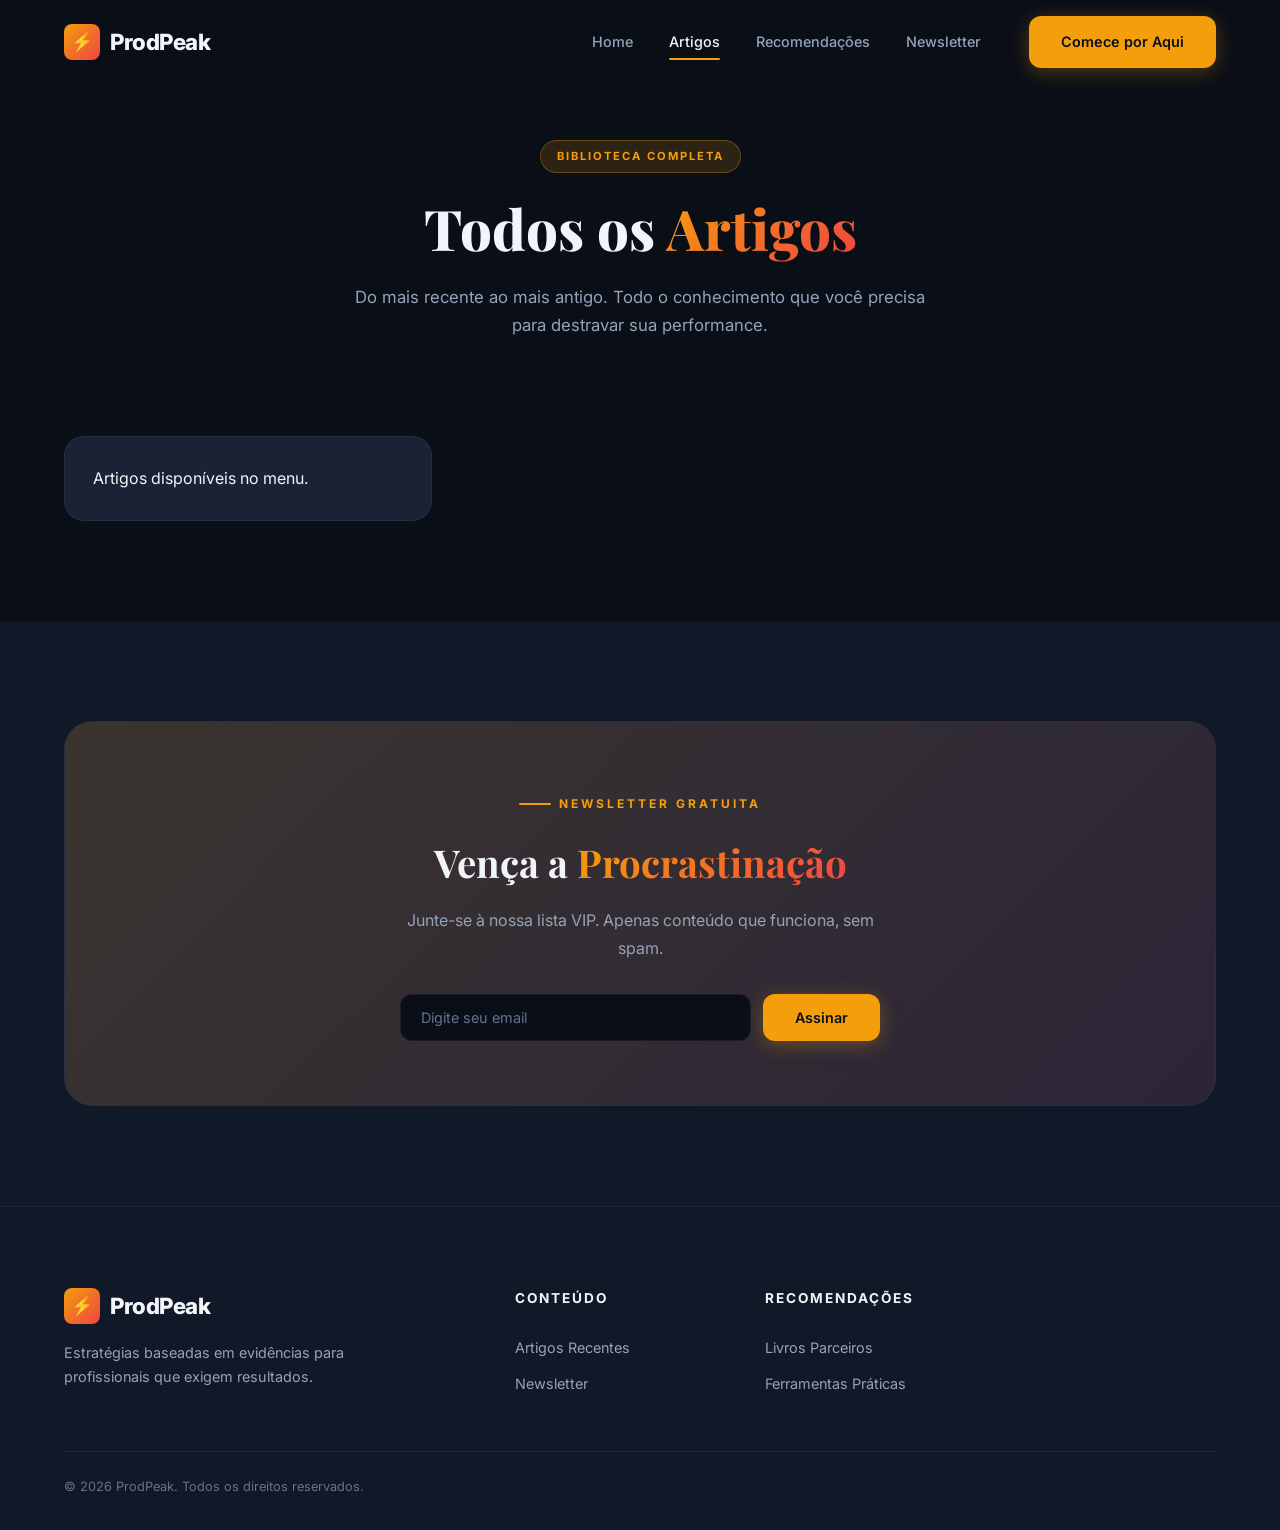
==== commit c2483390: "Reorganiza artigos: novos na home, todos na página Artigos" ====
--- a/article.html
+++ b/article.html
@@ -3,9 +3,8 @@
 <head>
   <meta charset="UTF-8">
   <meta name="viewport" content="width=device-width, initial-scale=1.0">
-  <title>A Ciência do Trabalho Focado — ProdPeak</title>
-  <meta name="description" content="Descubra a neurociência por trás do foco. Aprenda o framework usado por profissionais para alcançar foco absoluto e multiplicar seus resultados.">
-  <link rel="canonical" href="https://prodpeak.com/articles/deep-work-guide">
+  <title>Artigos — ProdPeak | Todos os Guias de Produtividade</title>
+  <meta name="description" content="Explore todos os artigos do ProdPeak. Guias completos sobre produtividade, foco, biohacking e alta performance.">
   <link rel="stylesheet" href="styles.css">
 </head>
 <body>
@@ -30,96 +29,28 @@
     </div>
   </nav>
 
-  <!-- ════════ ARTICLE HEADER ════════ -->
+  <!-- ════════ PAGE HEADER ════════ -->
   <header class="article-header">
     <div class="container">
-      <span class="article-header__category">Foco e Disciplina</span>
-      <h1 class="article-header__title">A Ciência do Trabalho Focado: O Guia Definitivo do <span class="text-gradient">Sucesso</span></h1>
-      <div class="article-header__meta">
-        <span class="article-header__meta-item">✍️ Equipe ProdPeak</span>
-        <span class="article-header__meta-item">📅 Março 28, 2026</span>
-        <span class="article-header__meta-item">⏱ 12 min de leitura</span>
-      </div>
+      <span class="article-header__category">Biblioteca Completa</span>
+      <h1 class="article-header__title">Todos os <span class="text-gradient">Artigos</span></h1>
+      <p style="color: var(--text-secondary); max-width: 600px; margin: 16px auto 0; font-size: 1.05rem;">
+        Do mais recente ao mais antigo. Todo o conhecimento que você precisa para destravar sua performance.
+      </p>
     </div>
   </header>
 
-  <div class="container">
-    <div class="article-hero-img">
-      <img src="images/article-focus.png" alt="A Ciência do Trabalho Focado">
-    </div>
-  </div>
-
-  <!-- ════════ ARTICLE LAYOUT ════════ -->
-  <section class="section" style="padding-top:32px;">
-    <div class="article-layout">
-      <!-- Main Content -->
-      <article class="article-content" id="article-body">
-        <p>Na era das notificações constantes e feeds infinitos, a capacidade de realizar <strong>trabalho focado e ininterrupto</strong> se tornou uma das habilidades mais valiosas e raras na economia moderna.</p>
-
-        <p>Profissionais de alta performance (Deep Work) usam de atividades realizadas em um estado de concentração livre de distrações, que puxam as capacidades cognitivas ao seu limite. Esses esforços criam novo valor e melhoram a sua habilidade.</p>
-
-        <blockquote>
-          "A habilidade de performar um trabalho profundo está se tornando cada vez mais rara no exato momento em que se torna cada vez mais valiosa na nossa economia."
-        </blockquote>
-
-        <h2 id="section-1">Por que focar importa tanto hoje?</h2>
-        <p>Pesquisas indicam que demoramos em média mais de 20 minutos para retornar ao foco após uma única interrupção. Em um dia típico lotado de e-mails, WhatsApp e reuniões superficiais, a maioria nunca chega no estado de pico.</p>
-
-        <h2 id="section-2">A Neurociência do Flow</h2>
-        <p>O foco intenso gera conexões neurais espessas de mielina. O córtex pré-frontal funciona como nunca. É a ciência exata de como ficamos incrivelmente bons em ler ou analisar dados, cortando as distrações baratas.</p>
-
-        <h2 id="section-3">O Protocolo de 90 Minutos</h2>
-        <p>Baseado nos ritmos ultradianos (os ciclos naturais de 90 minutos do corpo humano), o melhor método de produtividade é focar por 90 e descansar por 20. Desligue tudo, tire o celular de perto.</p>
-
-        <h2 id="section-4">Você quer dar o próximo passo real?</h2>
-        <p>Não adianta ler sobre produtividade se você não ajustar sua mente na raiz. Existe um processo prático para construir uma barreira impenetrável contra a perda de tempo.</p>
-
-        <!-- INLINE CTA (AMAZON LINK) -->
-        <div style="background:var(--bg-card); border:1px solid var(--border-accent); border-radius:var(--radius-lg); padding:32px; margin:32px 0; text-align:center;">
-          <h3 style="font-family:var(--font-heading); margin-bottom:8px;">📘 A Base da Alta Performance</h3>
-          <p style="color:var(--text-secondary); margin-bottom:20px;">Livro campeão de vendas na Amazon. Transforme sua mentalidade e disciplina mudando pequenos hábitos diários.</p>
-          <a href="https://amzn.to/4moudI5" target="_blank" class="btn btn--primary btn--lg" id="cta-article-ebook">Comprar Combo Mindset + Hábitos →</a>
-        </div>
-
-        <p><em>Esteja no controle da sua barra de pesquisa, e não seja controlado pelo feed infinito.</em></p>
-      </article>
-
-      <!-- Sidebar -->
-      <aside class="article-sidebar">
-        <!-- Table of Contents -->
-        <div class="sidebar-widget">
-          <h3 class="sidebar-widget__title">📑 Índice</h3>
-          <a href="#section-1" class="sidebar-toc__item sidebar-toc__item--active">Por que o Foco importa</a>
-          <a href="#section-2" class="sidebar-toc__item">A Neurociência do Flow</a>
-          <a href="#section-3" class="sidebar-toc__item">Protocolo 90 Minutos</a>
-          <a href="#section-4" class="sidebar-toc__item">O Próximo Passo</a>
-        </div>
-
-        <!-- Related Product (AMAZON) -->
-        <div class="sidebar-widget" style="text-align:center;">
-          <h3 class="sidebar-widget__title">📘 Recomendado</h3>
-          <a href="https://amzn.to/4v4vnMF" target="_blank">
-            <img src="images/capa-focado.jpg" onerror="this.src='images/ebook-cover.png'" alt="Trabalho Focado" style="border-radius:var(--radius-md); margin-bottom:16px; max-width:180px; margin-left:auto; margin-right:auto; box-shadow: 0 5px 15px rgba(0,0,0,0.4);">
-          </a>
-          <p style="font-weight:700; margin-bottom:4px;">Trabalho Focado (Deep Work)</p>
-          <a href="https://amzn.to/4v4vnMF" target="_blank" class="btn btn--primary" style="width:100%; justify-content:center;">Ver na Amazon</a>
-        </div>
-
-        <!-- Newsletter Widget -->
-        <div class="sidebar-widget" style="background:var(--accent-glow); border-color:var(--border-accent);">
-          <h3 class="sidebar-widget__title">📬 Dicas Semanais</h3>
-          <p style="font-size:0.85rem; color:var(--text-secondary); margin-bottom:12px;">Receba 1 dica de produtividade direto no email toda terça.</p>
-          <form id="sidebar-newsletter-form">
-            <input type="email" class="newsletter__input" style="width:100%; margin-bottom:8px;" placeholder="Seu email" required id="sidebar-email">
-            <button type="submit" class="btn btn--primary" style="width:100%; justify-content:center;" id="sidebar-subscribe">Inscrever Grátis</button>
-          </form>
-        </div>
-      </aside>
+  <!-- ════════ ALL ARTICLES LIST ════════ -->
+  <section class="section" style="padding-top: 0;">
+    <div class="container">
+      <div id="todos-grid" class="articles-grid">
+        <div id="loading-todos" class="glass-card">Carregando todos os artigos...</div>
+      </div>
     </div>
   </section>
 
   <!-- ════════ NEWSLETTER ════════ -->
-  <section class="section" id="newsletter">
+  <section class="section" id="newsletter" style="background: var(--bg-secondary);">
     <div class="container">
       <div class="newsletter reveal">
         <div class="newsletter__content">
@@ -127,8 +58,8 @@
           <h2 class="newsletter__title">Vença a <span class="text-gradient">Procrastinação</span></h2>
           <p class="newsletter__text">Junte-se à nossa lista VIP. Apenas conteúdo que funciona, sem spam.</p>
           <form class="newsletter__form" id="newsletter-form">
-            <input type="email" class="newsletter__input" placeholder="Digite seu email" required id="newsletter-email-main">
-            <button type="submit" class="btn btn--primary" id="newsletter-submit-main">Assinar</button>
+            <input type="email" class="newsletter__input" placeholder="Digite seu email" required>
+            <button type="submit" class="btn btn--primary">Assinar</button>
           </form>
         </div>
       </div>
@@ -164,6 +95,40 @@
   </footer>
 
   <button class="back-to-top" id="backToTop" aria-label="Top">↑</button>
+  <script>
+    async function loadTodosArtigos() {
+      const container = document.getElementById('todos-grid');
+      const loading = document.getElementById('loading-todos');
+
+      try {
+        const response = await fetch('https://api.github.com/repos/glgames1506-afk/prodpeak-pt/contents/artigos');
+        const files = await response.json();
+
+        if (loading) loading.style.display = 'none';
+
+        if (Array.isArray(files) && files.length > 0) {
+          files.reverse().forEach(file => {
+            if (file.name.endsWith('.html')) {
+              const card = document.createElement('div');
+              card.className = 'glass-card';
+              const title = file.name.replace(/-/g, ' ').replace('.html', '');
+              const formattedTitle = title.charAt(0).toUpperCase() + title.slice(1);
+              card.innerHTML = `
+                <h3>${formattedTitle}</h3>
+                <p>Guia completo sobre como otimizar sua produtividade e performance.</p>
+                <a href="artigos/${file.name}" class="cta-link">Ler Artigo Completo →</a>
+              `;
+              container.appendChild(card);
+            }
+          });
+        }
+      } catch (error) {
+        console.error('Erro ao carregar artigos:', error);
+        if (loading) loading.innerHTML = 'Artigos disponíveis no menu.';
+      }
+    }
+    document.addEventListener('DOMContentLoaded', loadTodosArtigos);
+  </script>
   <script src="script.js"></script>
 </body>
 </html>
--- a/styles.css
+++ b/styles.css
@@ -684,6 +684,62 @@
 
 .evergreen-card__link:hover {
   gap: 10px;
+}
+
+/* ---------- Articles Grid (Dynamic) ---------- */
+.articles-grid {
+  display: grid;
+  grid-template-columns: repeat(auto-fill, minmax(280px, 1fr));
+  gap: var(--gap);
+  margin-top: 48px;
+}
+
+.glass-card {
+  background: var(--bg-card);
+  border: 1px solid var(--border-color);
+  border-radius: var(--radius-lg);
+  padding: 28px;
+  transition: all var(--duration) var(--ease);
+}
+
+.glass-card:hover {
+  transform: translateY(-4px);
+  border-color: var(--border-accent);
+  box-shadow: var(--shadow-hover), var(--shadow-glow);
+}
+
+.glass-card h3 {
+  font-family: var(--font-heading);
+  font-size: 1.15rem;
+  font-weight: 700;
+  color: var(--text-primary);
+  margin-bottom: 12px;
+  line-height: 1.3;
+}
+
+.glass-card:hover h3 {
+  color: var(--text-accent);
+}
+
+.glass-card p {
+  font-size: 0.88rem;
+  color: var(--text-secondary);
+  line-height: 1.65;
+  margin-bottom: 18px;
+}
+
+.cta-link {
+  font-size: 0.85rem;
+  font-weight: 700;
+  color: var(--accent-primary);
+  display: inline-flex;
+  align-items: center;
+  gap: 6px;
+  transition: gap var(--duration) var(--ease);
+}
+
+.cta-link:hover {
+  gap: 12px;
 }
 
 /* ---------- Ad Space ---------- */
